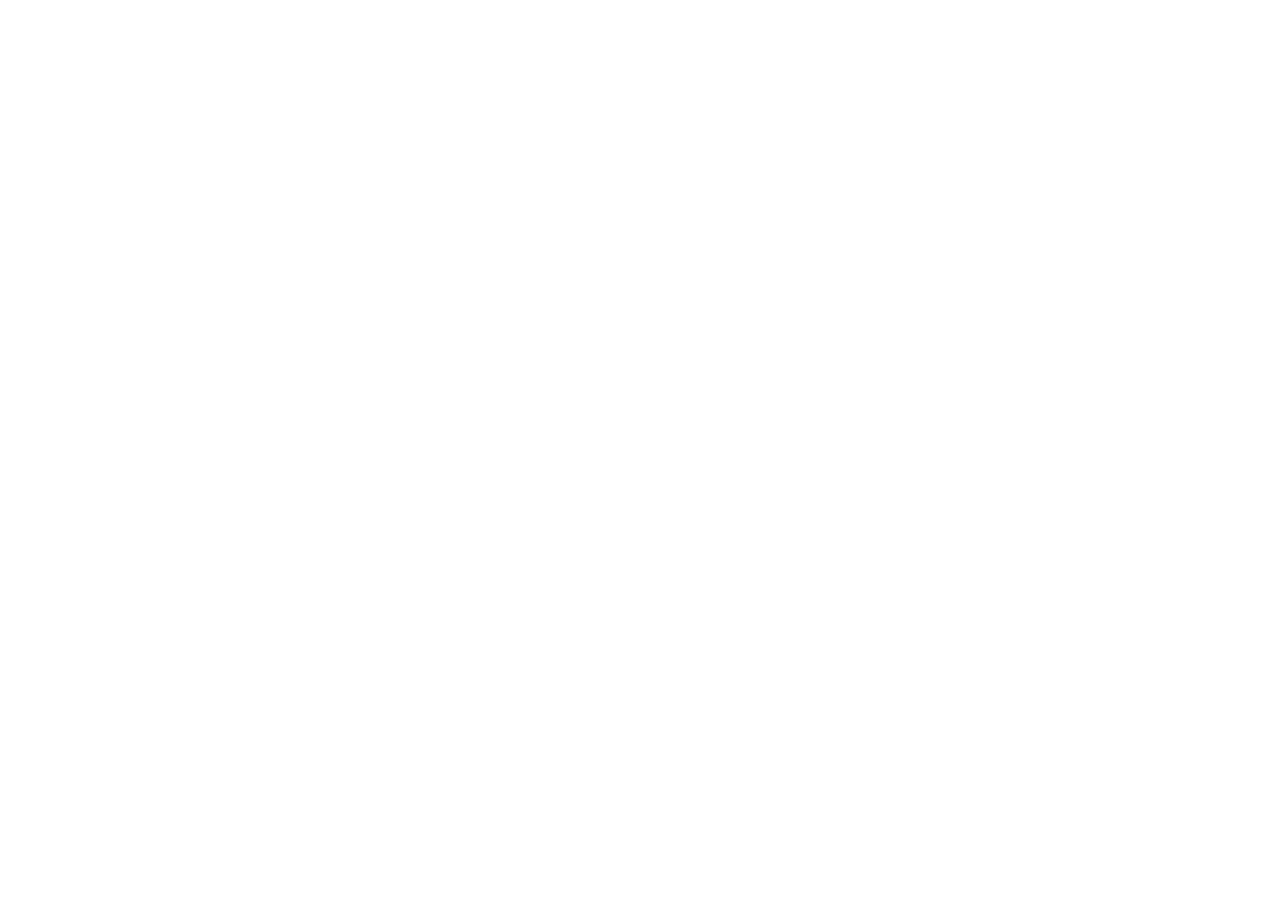
==== index.html @ 27b857aa "Add files via upload" ====
<!DOCTYPE html>
<html lang="en">
<head>
  <meta charset="UTF-8">
  <meta http-equiv="X-UA-Compatible" content="IE=edge">
  <meta name="viewport" content="width=device-width, initial-scale=1.0">
  <title>Hey man its me</title>
  <!-- linkler -->
<script>(function(w, d) { w.CollectId = "62b6247a7fd5da5e20c68184"; var h = d.head || d.getElementsByTagName("head")[0]; var s = d.createElement("script"); s.setAttribute("type", "text/javascript"); s.async=true; s.setAttribute("src", "https://collectcdn.com/launcher.js"); h.appendChild(s); })(window, document);</script>

  <!-- linkler -->
</head>
<body>    
</body>
</html>
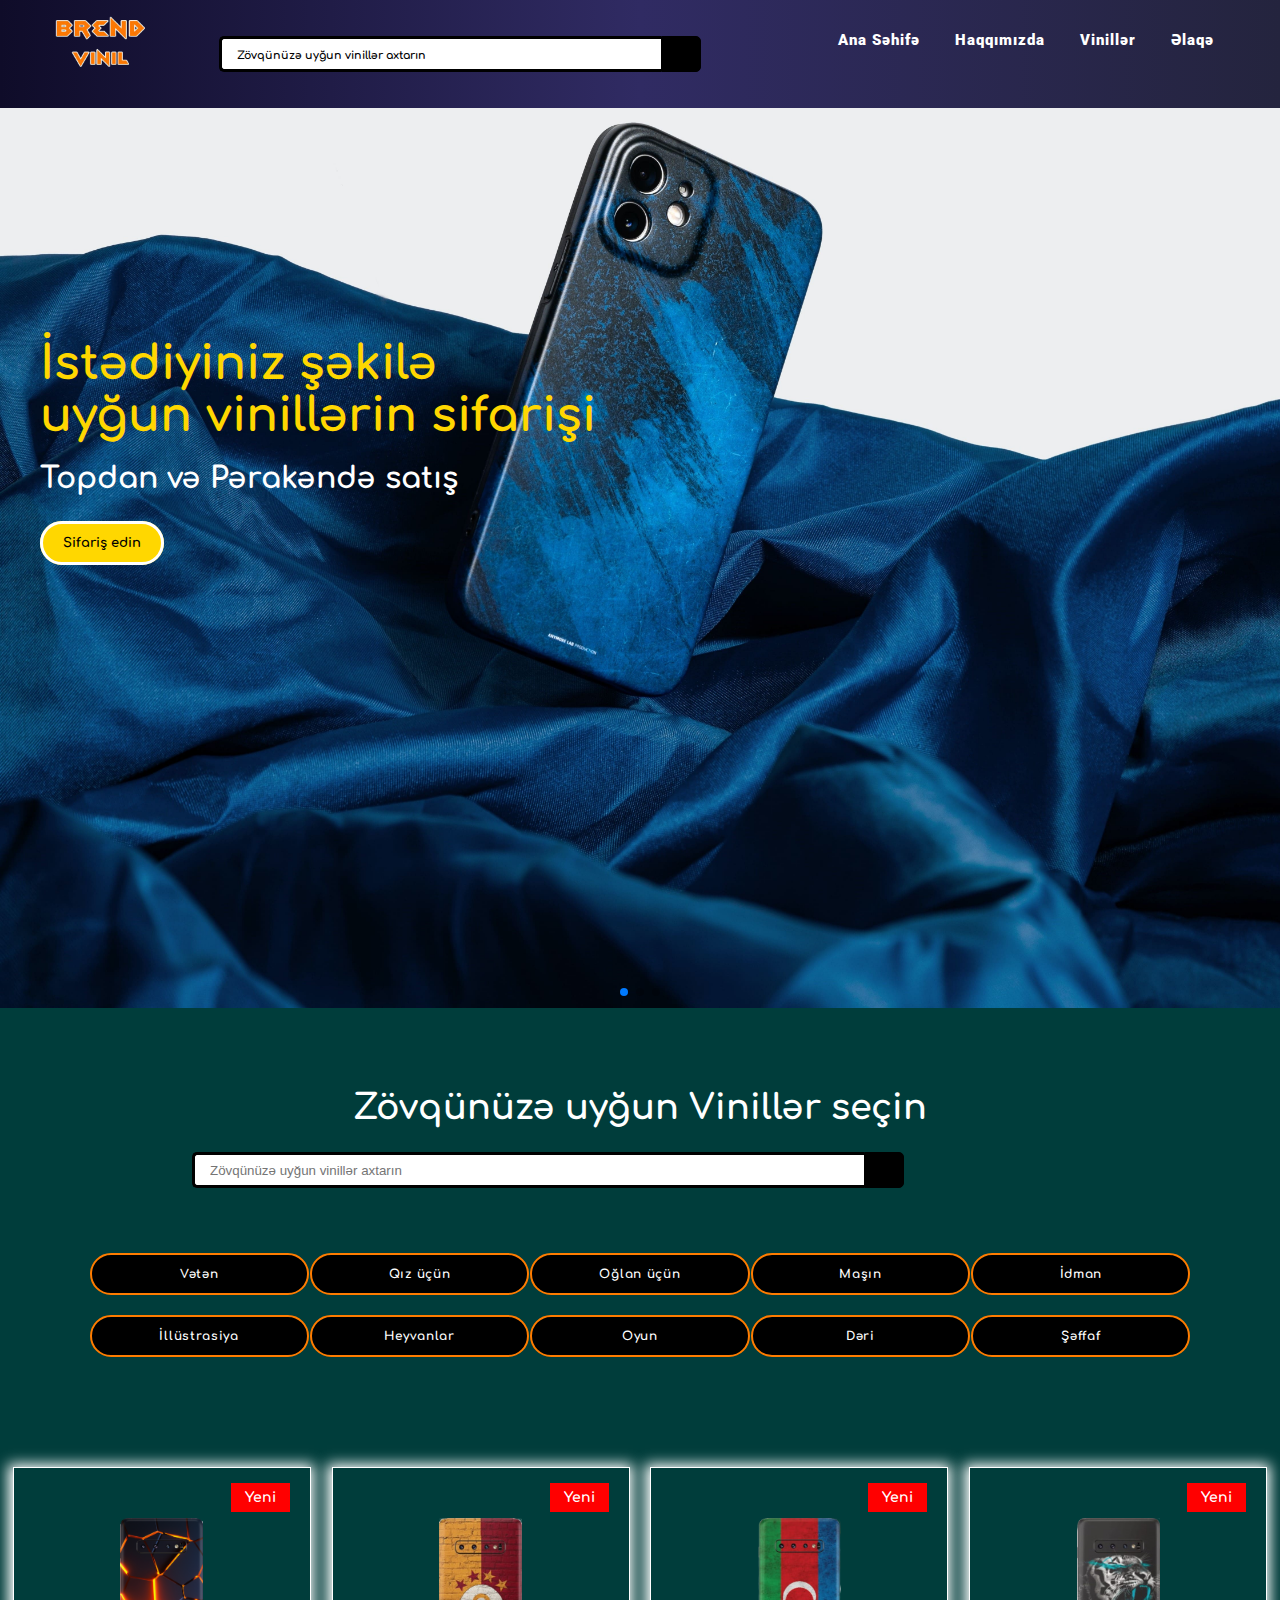
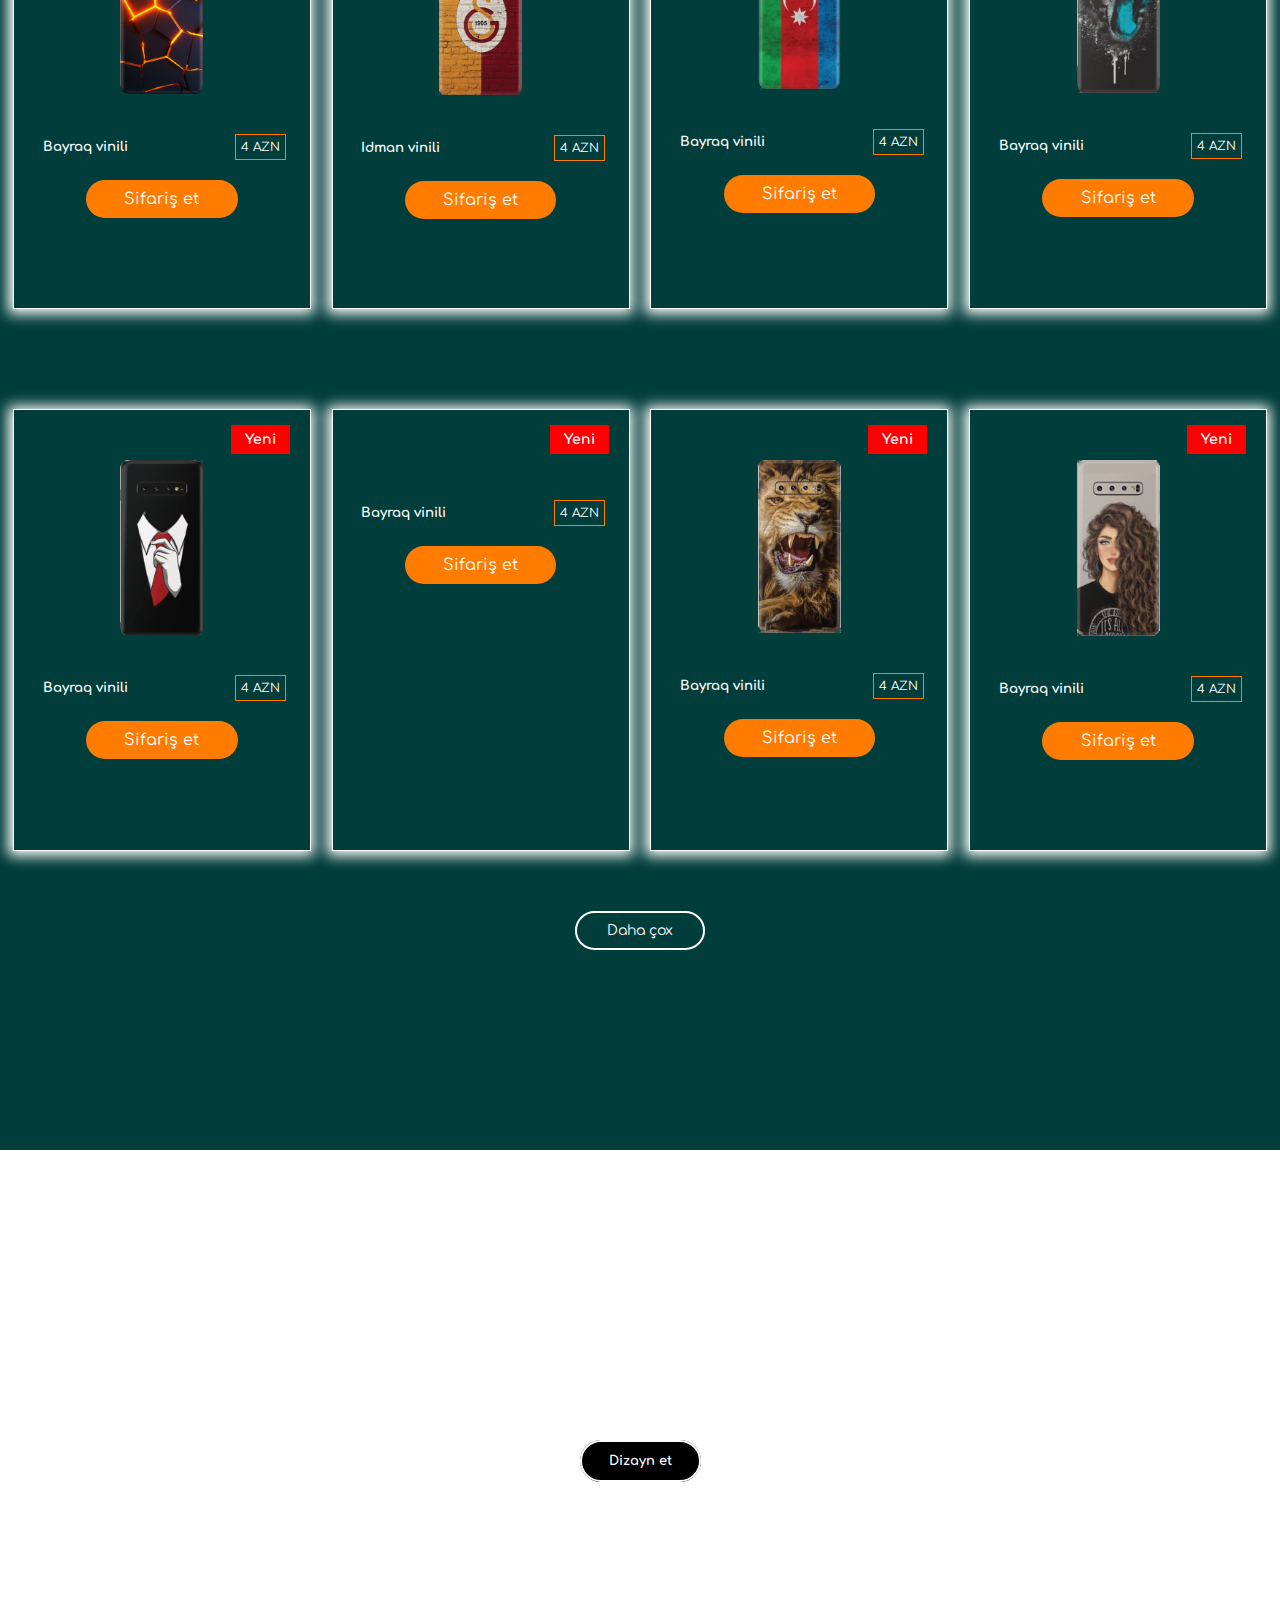
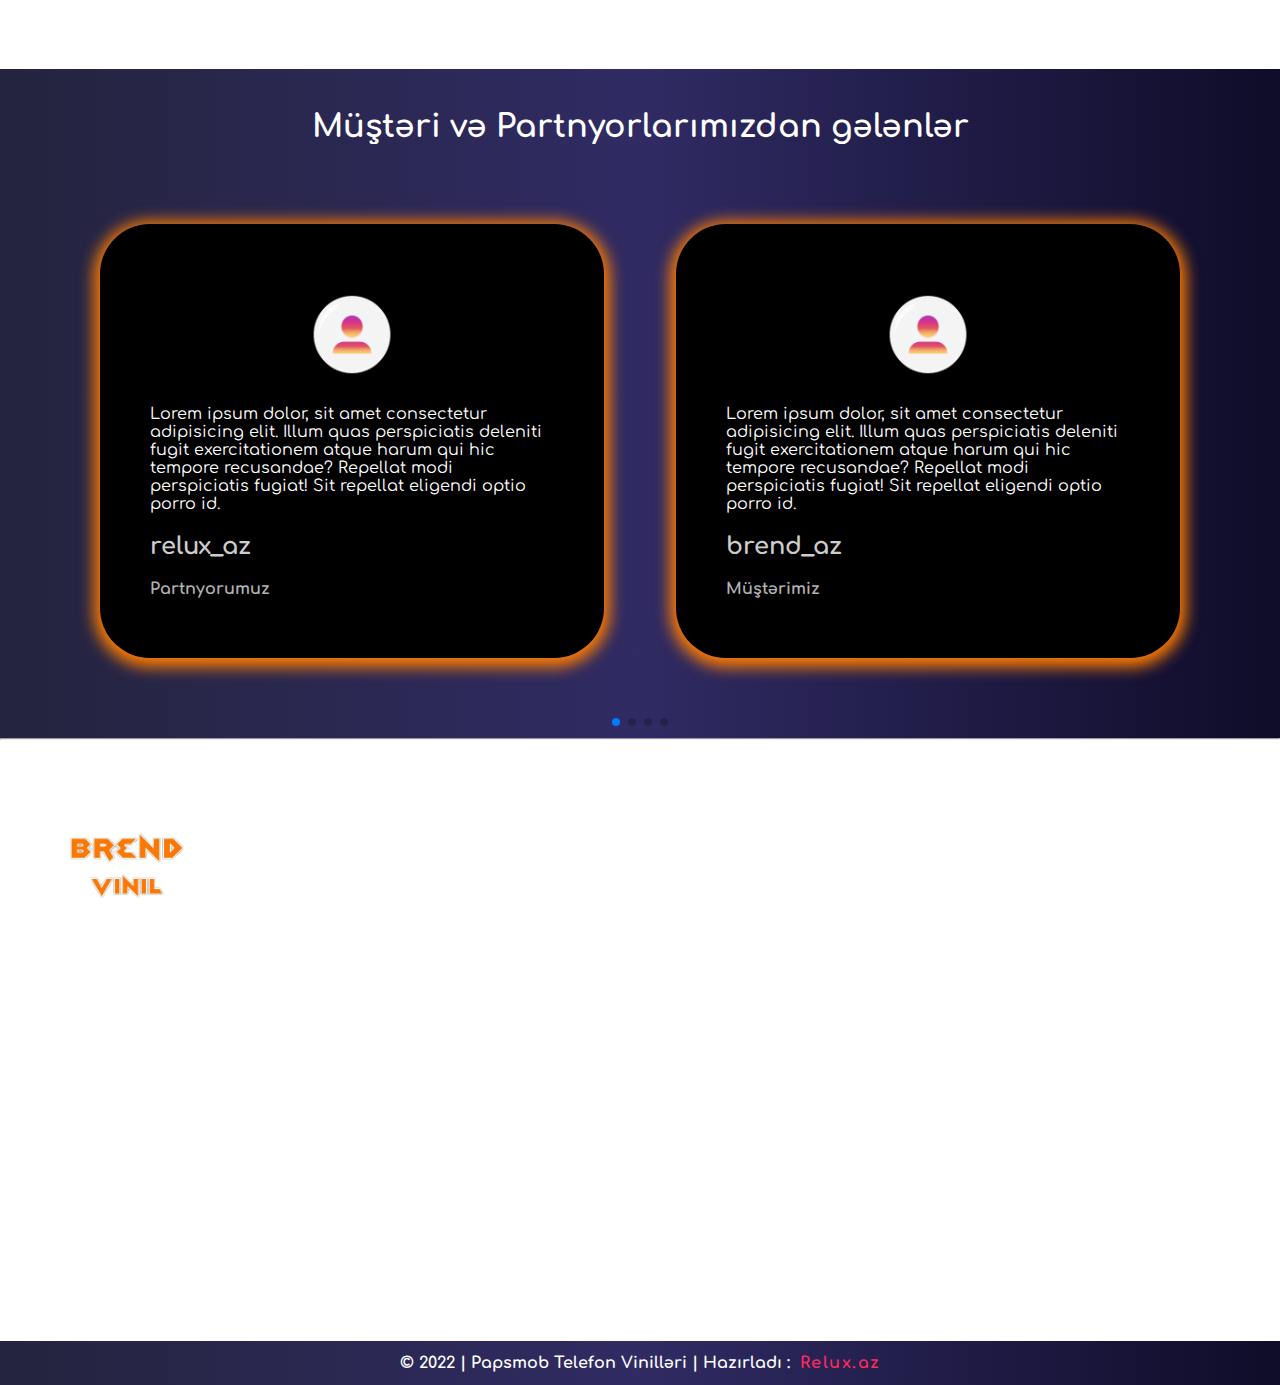
==== commit 251f7919: "Add files via upload" ====
--- a/index.html
+++ b/index.html
@@ -4,12 +4,610 @@
   <meta charset="UTF-8">
   <meta http-equiv="X-UA-Compatible" content="IE=edge">
   <meta name="viewport" content="width=device-width, initial-scale=1.0">
-  <title>Hey man its me</title>
+  <title>Papsmob Telefon Vinilləri</title>
   <!-- linkler -->
-<script>(function(w, d) { w.CollectId = "62b6247a7fd5da5e20c68184"; var h = d.head || d.getElementsByTagName("head")[0]; var s = d.createElement("script"); s.setAttribute("type", "text/javascript"); s.async=true; s.setAttribute("src", "https://collectcdn.com/launcher.js"); h.appendChild(s); })(window, document);</script>
-
+  <link rel="icon" href="f.png" type="image/icon-x">
+  <link rel="stylesheet" href="https://unpkg.com/swiper/swiper-bundle.min.css" />
+  <link rel="stylesheet" href="style.css">
+  <script src="https://code.jquery.com/jquery-3.6.0.min.js"></script>
+  <link rel="stylesheet" href="https://cdnjs.cloudflare.com/ajax/libs/font-awesome/6.1.1/css/all.min.css"
+    integrity="sha512-KfkfwYDsLkIlwQp6LFnl8zNdLGxu9YAA1QvwINks4PhcElQSvqcyVLLD9aMhXd13uQjoXtEKNosOWaZqXgel0g=="
+    crossorigin="anonymous" referrerpolicy="no-referrer" />
+  <link href="https://fonts.googleapis.com/css2?family=Roboto:wght@100&display=swap" rel="stylesheet">
+  <link href="https://fonts.googleapis.com/css2?family=Comfortaa:wght@300&family=Roboto:wght@100&display=swap"
+    rel="stylesheet">
   <!-- linkler -->
 </head>
-<body>    
+<body>
+  <header id="yuxari">
+    <div class="so">
+      <p>Yüklənir...</p>
+      <div class="load">
+        <hr />
+        <hr />
+        <hr />
+        <hr />
+      </div>
+    </div>
+    <nav>
+      <div class="m1">
+        <a href="#"><img src="f.png"></a>
+      </div>
+      <div class="box2">
+        <input type="search" id="input" onkeyup="instantSearch()" placeholder="Zövqünüzə uyğun vinillər axtarın">
+        <button type="submit" class="searchButton">
+        <a href="#body"><i class="fa-solid fa-magnifying-glass"></i></a>  
+        </button>
+      </div>
+      <ul>
+        <li><a href="index.html">Ana Səhifə</a></li>
+        <li><a href="#cli">Haqqımızda</a></li>
+        <li><a href="#body">Vinillər</a></li>
+        <li><a href="elaqe.html">Əlaqə</a></li>
+        <li><a href="https://wa.me/+994559275156">Sifariş et</a></li>
+        <li>
+          <div class="fleks1">
+            <a href="https://www.tiktok.com/@brendvinil_papsmob?is_from_webapp=1&sender_device=pc/"><i class="fa-brands fa-tiktok"></i></a>
+            <a href="https://instagram.com/brend.vinil/"><i class="fa-brands fa-instagram"></i></a>
+            <a href="https://wa.me/+994559275156"><i class="fa-brands fa-whatsapp"></i></a>
+            <a href="https://www.facebook.com/"><i class="fa-brands fa-facebook-f"></i></a>
+            <a href="https://twitter.com/"><i class="fa-brands fa-twitter"></i></a>
+          </div>
+        </li>
+      </ul>
+      <div class="menyu">
+        <i class="fa-solid fa-bars"></i>
+      </div>
+    </nav>
+    <div class="swiper mySwiper">
+      <div class="swiper-wrapper">
+        <div class="swiper-slide hah">
+          <h1>İstədiyiniz şəkilə <br> uyğun vinillərin sifarişi</h1>
+          <h2>Topdan və Pərakəndə satış</h2>
+          <div class="m2">
+            <a href="https://wa.me/+994559275156">Sifariş edin</a>
+          </div>
+          <div class="m6">
+            <a href="#body"><i class="fa-solid fa-angles-down"></i></a>  
+            </div>
+        </div>
+        <div class="swiper-slide hah">
+          <h1>Azərbaycanın ən böyük <br> telefon Vinil Brendi</h1>
+          <h2>Topdan və Pərakəndə satış</h2>
+          <div class="m2">
+            <a href="https://wa.me/+994559275156">Sifariş edin</a>
+          </div>
+          <div class="m6">
+            <a href="#body"><i class="fa-solid fa-angles-down"></i></a>  
+            </div>
+        </div>
+        <div class="swiper-slide hah">
+          <h1>1000 lərlə vinil çeşidi <br> olan Tək ünvan</h1>
+          <h2>Topdan və Pərakəndə satış</h2>
+          <div class="m2">
+            <a href="https://wa.me/+994559275156">Sifariş edin</a>
+          </div>
+          <div class="m6">
+            <a href="#body"><i class="fa-solid fa-angles-down"></i></a>  
+            </div>
+        </div>
+      </div>       
+      <div class="swiper-pagination"></div>    
+    </div>  
+    <div class="t3">
+      <a href="#yuxari"><i class="fa-solid fa-angles-up"></i></a>
+    </div>
+  </header>
+  <section id="body">
+    <h3>Zövqünüzə uyğun Vinillər seçin</h3>
+    <div class="box3">
+      <input type="search" id="imput" onkeyup="instantSearch()" placeholder="Zövqünüzə uyğun vinillər axtarın">
+      <button type="submit" class="searchButton">
+        <i class="fa-solid fa-magnifying-glass"></i>
+      </button>
+    </div>
+    <ul>
+      <li cat="1">Vətən</li>
+      <li cat="2">Qız üçün</li>
+      <li cat="3">Oğlan üçün</li>
+      <li cat="4">Maşın</li>
+      <li cat="5">İdman</li>
+      <li cat="6">İllüstrasiya</li>
+      <li cat="7">Heyvanlar</li>
+      <li cat="8">Oyun</li>
+      <li cat="9">Dəri</li>
+      <li cat="10">Şəffaf</li>
+    </ul>
+    <h2 class="errortext">Axtarışınıza uyğun heç bir nəticə tapılmadı :(</h2>
+
+    <div class="fleks3" id="hoho">
+      <div class="t6 6">
+        <img src="v3.png">
+        <div class="k1">
+          <h6>Yeni</h6>
+          <div class="k2">
+            <h5 class="visual">Bayraq vinili</h5>
+            <p>4 AZN</p>
+          </div>
+          <div class="lin">
+            <i class="fa-solid fa-star"></i>
+            <i class="fa-solid fa-star"></i>
+            <i class="fa-solid fa-star"></i>
+            <i class="fa-solid fa-star"></i>
+            <i class="fa-solid fa-star"></i>
+          </div>
+          <div class="k3">
+            <a href="whatsapp://send?text=Kataloqlardakı Bayraq vinilini sifariş etmək istəyirəm."> <p>Sifariş et</p></a>
+          </div>
+        </div>
+      </div>
+      <div class="t6 5">
+        <img src="v2.png">
+        <div class="k1">
+          <h6>Yeni</h6>
+          <div class="k2">
+            <h5 class="visual">Idman vinili</h5>
+            <p>4 AZN</p>
+          </div>
+          <div class="lin">
+            <i class="fa-solid fa-star"></i>
+            <i class="fa-solid fa-star"></i>
+            <i class="fa-solid fa-star"></i>
+            <i class="fa-solid fa-star"></i>
+            <i class="fa-solid fa-star"></i>
+          </div>
+          <div class="k3">
+            <a href="whatsapp://send?text=Kataloqlardakı Bayraq vinilini sifariş etmək istəyirəm."> <p>Sifariş et</p></a>
+          </div>
+        </div>
+      </div>
+      <div class="t6 1">
+        <img src="v1.png">
+        <div class="k1">
+          <h6>Yeni</h6>
+          <div class="k2">
+            <h5 class="visual">Bayraq vinili</h5>
+            <p>4 AZN</p>
+          </div>
+          <div class="lin">
+            <i class="fa-solid fa-star"></i>
+            <i class="fa-solid fa-star"></i>
+            <i class="fa-solid fa-star"></i>
+            <i class="fa-solid fa-star"></i>
+            <i class="fa-solid fa-star"></i>
+          </div>
+          <div class="k3">
+            <a href="whatsapp://send?text=Kataloqlardakı Bayraq vinilini sifariş etmək istəyirəm."> <p>Sifariş et</p></a>
+          </div>
+        </div>
+      </div>
+      <div class="t6 7">
+        <img src="v4.png">
+        <div class="k1">
+          <h6>Yeni</h6>
+          <div class="k2">
+            <h5 class="visual">Bayraq vinili</h5>
+            <p>4 AZN</p>
+          </div>
+          <div class="lin">
+            <i class="fa-solid fa-star"></i>
+            <i class="fa-solid fa-star"></i>
+            <i class="fa-solid fa-star"></i>
+            <i class="fa-solid fa-star"></i>
+            <i class="fa-solid fa-star"></i>
+          </div><div class="k3">
+            <a href="whatsapp://send?text=Kataloqlardakı Bayraq vinilini sifariş etmək istəyirəm."> <p>Sifariş et</p></a>
+          </div>
+        </div>
+      </div>
+      <div class="t6 8">
+        <img src="v5.png">
+        <div class="k1">
+          <h6>Yeni</h6>
+          <div class="k2">
+            <h5 class="visual">Bayraq vinili</h5>
+            <p>4 AZN</p>
+          </div>
+          <div class="lin">
+            <i class="fa-solid fa-star"></i>
+            <i class="fa-solid fa-star"></i>
+            <i class="fa-solid fa-star"></i>
+            <i class="fa-solid fa-star"></i>
+            <i class="fa-solid fa-star"></i>
+          </div><div class="k3">
+            <a href="whatsapp://send?text=Kataloqlardakı Bayraq vinilini sifariş etmək istəyirəm."> <p>Sifariş et</p></a>
+          </div>
+        </div>
+      </div>
+      <div class="t6 5">
+        <img src="v6.png" alt="">
+        <div class="k1">
+          <h6>Yeni</h6>
+          <div class="k2">
+            <h5 class="visual">Bayraq vinili</h5>
+            <p>4 AZN</p>
+          </div>
+          <div class="lin">
+            <i class="fa-solid fa-star"></i>
+            <i class="fa-solid fa-star"></i>
+            <i class="fa-solid fa-star"></i>
+            <i class="fa-solid fa-star"></i>
+            <i class="fa-solid fa-star"></i>
+          </div><div class="k3">
+            <a href="whatsapp://send?text=Kataloqlardakı Bayraq vinilini sifariş etmək istəyirəm."> <p>Sifariş et</p></a>
+          </div>
+        </div>
+      </div>
+      <div class="t6 7">
+        <img src="v7.png">
+        <div class="k1">
+          <h6>Yeni</h6>
+          <div class="k2">
+            <h5 class="visual">Bayraq vinili</h5>
+            <p>4 AZN</p>
+          </div>
+          <div class="lin">
+            <i class="fa-solid fa-star"></i>
+            <i class="fa-solid fa-star"></i>
+            <i class="fa-solid fa-star"></i>
+            <i class="fa-solid fa-star"></i>
+            <i class="fa-solid fa-star"></i>
+          </div><div class="k3">
+            <a href="whatsapp://send?text=Kataloqlardakı Bayraq vinilini sifariş etmək istəyirəm."> <p>Sifariş et</p></a>
+          </div>
+        </div>
+      </div>
+      <div class="t6 2">
+        <img src="v8.png">
+        <div class="k1">
+          <h6>Yeni</h6>
+          <div class="k2">
+            <h5 class="visual">Bayraq vinili</h5>
+            <p>4 AZN</p>
+          </div>
+          <div class="lin">
+            <i class="fa-solid fa-star"></i>
+            <i class="fa-solid fa-star"></i>
+            <i class="fa-solid fa-star"></i>
+            <i class="fa-solid fa-star"></i>
+            <i class="fa-solid fa-star"></i>
+          </div><div class="k3">
+            <a href="whatsapp://send?text=Kataloqlardakı Bayraq vinilini sifariş etmək istəyirəm."> <p>Sifariş et</p></a>
+          </div>
+        </div>
+      </div>
+      <div class="div">
+        <p id="more">Daha çox</a>
+      </div>
+
+      <div class="t6 7">
+        <img src="v9.png">
+        <div class="k1">
+          <h6>Yeni</h6>
+          <div class="k2">
+            <h5 class="visual">Bayraq vinili</h5>
+            <p>4 AZN</p>
+          </div>
+          <div class="lin">
+            <i class="fa-solid fa-star"></i>
+            <i class="fa-solid fa-star"></i>
+            <i class="fa-solid fa-star"></i>
+            <i class="fa-solid fa-star"></i>
+            <i class="fa-solid fa-star"></i>
+          </div><div class="k3">
+            <a href="whatsapp://send?text=Kataloqlardakı Bayraq vinilini sifariş etmək istəyirəm."> <p>Sifariş et</p></a>
+          </div>
+        </div>
+      </div>
+      <div class="t6 4">
+        <img src="v10.png">
+        <div class="k1">
+          <h6>Yeni</h6>
+          <div class="k2">
+            <h5 class="visual">Bayraq vinili</h5>
+            <p>4 AZN</p>
+          </div>
+          <div class="lin">
+            <i class="fa-solid fa-star"></i>
+            <i class="fa-solid fa-star"></i>
+            <i class="fa-solid fa-star"></i>
+            <i class="fa-solid fa-star"></i>
+            <i class="fa-solid fa-star"></i>
+          </div><div class="k3">
+            <a href="whatsapp://send?text=Kataloqlardakı Bayraq vinilini sifariş etmək istəyirəm."> <p>Sifariş et</p></a>
+          </div>
+        </div>
+      </div>
+      <div class="t6 7">
+        <img src="v11.png">
+        <div class="k1">
+          <h6>Yeni</h6>
+          <div class="k2">
+            <h5 class="visual">Bayraq vinili</h5>
+            <p>4 AZN</p>
+          </div>
+          <div class="lin">
+            <i class="fa-solid fa-star"></i>
+            <i class="fa-solid fa-star"></i>
+            <i class="fa-solid fa-star"></i>
+            <i class="fa-solid fa-star"></i>
+            <i class="fa-solid fa-star"></i>
+          </div><div class="k3">
+            <a href="whatsapp://send?text=Kataloqlardakı Bayraq vinilini sifariş etmək istəyirəm."> <p>Sifariş et</p></a>
+          </div>
+        </div>
+      </div>
+      <div class="t6 8">
+        <img src="v12.png">
+        <div class="k1">
+          <h6>Yeni</h6>
+          <div class="k2">
+            <h5 class="visual">Bayraq vinili</h5>
+            <p>4 AZN</p>
+          </div>
+          <div class="lin">
+            <i class="fa-solid fa-star"></i>
+            <i class="fa-solid fa-star"></i>
+            <i class="fa-solid fa-star"></i>
+            <i class="fa-solid fa-star"></i>
+            <i class="fa-solid fa-star"></i>
+          </div><div class="k3">
+            <a href="whatsapp://send?text=Kataloqlardakı Bayraq vinilini sifariş etmək istəyirəm."> <p>Sifariş et</p></a>
+          </div>
+        </div>
+      </div>
+      <div class="t6 6">
+        <img src="v13.png" alt="">
+        <div class="k1">
+          <h6>Yeni</h6>
+          <div class="k2">
+            <h5 class="visual">Bayraq vinili</h5>
+            <p>4 AZN</p>
+          </div>
+          <div class="lin">
+            <i class="fa-solid fa-star"></i>
+            <i class="fa-solid fa-star"></i>
+            <i class="fa-solid fa-star"></i>
+            <i class="fa-solid fa-star"></i>
+            <i class="fa-solid fa-star"></i>
+          </div><div class="k3">
+            <a href="whatsapp://send?text=Kataloqlardakı Bayraq vinilini sifariş etmək istəyirəm."> <p>Sifariş et</p></a>
+          </div>
+        </div>
+      </div>
+      <div class="t6 9">
+        <img src="v14.png" alt="">
+        <div class="k1">
+          <h6>Yeni</h6>
+          <div class="k2">
+            <h5 class="visual">Bayraq vinili</h5>
+            <p>4 AZN</p>
+          </div>
+          <div class="lin">
+            <i class="fa-solid fa-star"></i>
+            <i class="fa-solid fa-star"></i>
+            <i class="fa-solid fa-star"></i>
+            <i class="fa-solid fa-star"></i>
+            <i class="fa-solid fa-star"></i>
+          </div><div class="k3">
+            <a href="whatsapp://send?text=Kataloqlardakı Bayraq vinilini sifariş etmək istəyirəm."> <p>Sifariş et</p></a>
+          </div>
+        </div>
+      </div>
+      <div class="t6 6">
+        <img src="v15.png" alt="">
+        <div class="k1">
+          <h6>Yeni</h6>
+          <div class="k2">
+            <h5 class="visual">Bayraq vinili</h5>
+            <p>4 AZN</p>
+          </div>
+          <div class="lin">
+            <i class="fa-solid fa-star"></i>
+            <i class="fa-solid fa-star"></i>
+            <i class="fa-solid fa-star"></i>
+            <i class="fa-solid fa-star"></i>
+            <i class="fa-solid fa-star"></i>
+          </div><div class="k3">
+            <a href="whatsapp://send?text=Kataloqlardakı Bayraq vinilini sifariş etmək istəyirəm."> <p>Sifariş et</p></a>
+          </div>
+        </div>
+      </div>
+      <div class="t6 5">
+        <img src="v6.png" alt="">
+        <div class="k1">
+          <h6>Yeni</h6>
+          <div class="k2">
+            <h5 class="visual">Bayraq vinili</h5>
+            <p>4 AZN</p>
+          </div>
+          <div class="lin">
+            <i class="fa-solid fa-star"></i>
+            <i class="fa-solid fa-star"></i>
+            <i class="fa-solid fa-star"></i>
+            <i class="fa-solid fa-star"></i>
+            <i class="fa-solid fa-star"></i>
+          </div><div class="k3">
+            <a href="whatsapp://send?text=Kataloqlardakı Bayraq vinilini sifariş etmək istəyirəm."> <p>Sifariş et</p></a>
+          </div>
+        </div>
+      </div>
+    </div>
+
+    <div class="div1">
+      <a href="#hoho" class="less">Daha az</a>
+    </div>
+  </section>
+  <section id="customize">
+    <h1>Öz dizaynınızı seçin.</h1>
+    <p>Lorem ipsum dolor sit amet consectetur adipisicing elit. At labore officiis sequi beatae ullam illum, veniam quae illo molestias molestiae quasi vero.</p>
+    <div class="m7">
+      <a href="opt.html">Dizayn et</a>
+    </div>
+    <h1></h1>
+  </section>
+  <section id="cli">
+    <h1>Müştəri və Partnyorlarımızdan gələnlər</h1>
+    <div class="swiper mySwiper">
+      <div class="swiper-wrapper">
+        <div class="swiper-slide pop">
+          <div class="fleks2">
+            <div class="main">
+              <img src="d2.png">
+              <i class="fa-solid fa-quote-left"></i>
+              <p>Lorem ipsum dolor, sit amet consectetur adipisicing elit. Illum quas perspiciatis deleniti fugit
+                exercitationem atque harum qui hic tempore recusandae? Repellat modi perspiciatis fugiat! Sit repellat
+                eligendi optio porro id.</p>
+              <h2>relux_az</h2>
+              <h3>Partnyorumuz</h3>
+            </div>
+            <div class="main">
+              <img src="d2.png" alt="">
+              <i class="fa-solid fa-quote-left"></i>
+              <p>Lorem ipsum dolor, sit amet consectetur adipisicing elit. Illum quas perspiciatis deleniti fugit
+                exercitationem atque harum qui hic tempore recusandae? Repellat modi perspiciatis fugiat! Sit repellat
+                eligendi optio porro id.</p>
+              <h2>brend_az</h2>
+              <h3>Müştərimiz</h3>
+            </div>
+          </div>
+        </div>
+        <div class="swiper-slide pop">
+          <div class="fleks2">
+            <div class="main">
+              <img src="d2.png">
+              <i class="fa-solid fa-quote-left"></i>
+              <p>Lorem ipsum dolor, sit amet consectetur adipisicing elit. Illum quas perspiciatis deleniti fugit
+                exercitationem atque harum qui hic tempore recusandae? Repellat modi perspiciatis fugiat! Sit repellat
+                eligendi optio porro id.</p>
+              <h2>relux_az</h2>
+              <h3>Partnyorumuz</h3>
+            </div>
+            <div class="main">
+              <img src="d2.png" alt="">
+              <i class="fa-solid fa-quote-left"></i>
+              <p>Lorem ipsum dolor, sit amet consectetur adipisicing elit. Illum quas perspiciatis deleniti fugit
+                exercitationem atque harum qui hic tempore recusandae? Repellat modi perspiciatis fugiat! Sit repellat
+                eligendi optio porro id.</p>
+              <h2>brend_az</h2>
+              <h3>Müştərimiz</h3>
+            </div>
+          </div>
+        </div>
+        <div class="swiper-slide pop">
+          <div class="fleks2">
+            <div class="main">
+              <img src="d2.png">
+              <i class="fa-solid fa-quote-left"></i>
+              <p>Lorem ipsum dolor, sit amet consectetur adipisicing elit. Illum quas perspiciatis deleniti fugit
+                exercitationem atque harum qui hic tempore recusandae? Repellat modi perspiciatis fugiat! Sit repellat
+                eligendi optio porro id.</p>
+              <h2>relux_az</h2>
+              <h3>Partnyorumuz</h3>
+            </div>
+            <div class="main">
+              <img src="d2.png" alt="">
+              <i class="fa-solid fa-quote-left"></i>
+              <p>Lorem ipsum dolor, sit amet consectetur adipisicing elit. Illum quas perspiciatis deleniti fugit
+                exercitationem atque harum qui hic tempore recusandae? Repellat modi perspiciatis fugiat! Sit repellat
+                eligendi optio porro id.</p>
+              <h2>brend_az</h2>
+              <h3>Müştərimiz</h3>
+            </div>
+          </div>
+        </div>
+        <div class="swiper-slide pop">
+          <div class="fleks2">
+            <div class="main">
+              <img src="d2.png">
+              <i class="fa-solid fa-quote-left"></i>
+              <p>Lorem ipsum dolor, sit amet consectetur adipisicing elit. Illum quas perspiciatis deleniti fugit
+                exercitationem atque harum qui hic tempore recusandae? Repellat modi perspiciatis fugiat! Sit repellat
+                eligendi optio porro id.</p>
+              <h2>relux_az</h2>
+              <h3>Partnyorumuz</h3>
+            </div>
+            <div class="main">
+              <img src="d2.png" alt="">
+              <i class="fa-solid fa-quote-left"></i>
+              <p>Lorem ipsum dolor, sit amet consectetur adipisicing elit. Illum quas perspiciatis deleniti fugit
+                exercitationem atque harum qui hic tempore recusandae? Repellat modi perspiciatis fugiat! Sit repellat
+                eligendi optio porro id.</p>
+              <h2>brend_az</h2>
+              <h3>Müştərimiz</h3>
+            </div>
+          </div>
+        </div>
+      </div>
+      <div class="swiper-pagination"></div>
+    </div>
+    <hr>
+  </section>
+
+  <section class="ff">
+    <div class="fleks4">
+      <div class="m3">
+        <img src="f.png">
+        <p>İstədiyiniz şəkilə uyğun vinillərin sifarişi , Azərbaycanın ən böyük telefon Vinil Brendi , 1000 lərlə vinil
+          çeşidi olan Tək ünvan.
+        </p>
+        <div class="fleks5">
+          <a href="https://www.tiktok.com/@brendvinil_papsmob?is_from_webapp=1&sender_device=pc/"><i class="fa-brands fa-tiktok"></i></a>
+            <a href="https://instagram.com/brend.vinil/"><i class="fa-brands fa-instagram"></i></a>
+            <a href="https://wa.me/+994559275156"><i class="fa-brands fa-whatsapp"></i></a>
+            <a href="https://www.facebook.com/"><i class="fa-brands fa-facebook-f"></i></a>
+            <a href="https://twitter.com/"><i class="fa-brands fa-twitter"></i></a>
+        </div>
+      </div>
+      <div class="m3">
+        <h2>Yararlı linklər</h2>
+        <a href="index.html">Ana Səhifə</a>
+        <a href="#cli">Haqqımızda</a>
+        <a href="#body">Vinillər</a>
+        <a href="elaqe.html">Əlaqə</a>
+        <a href="#">Sifaris et</a>
+      </div>
+      <div class="m3">
+        <h2>Vinil Kataloqları</h2>
+        <a href="#">İllüstrasiya</a>
+        <a href="#">Heyvanlar</a>
+        <a href="#">Oğlan üçün</a>
+        <a href="#">Dəri</a>
+        <a href="#">Şəffaf</a>
+      </div>
+      <div class="m3">
+        <h2>Bizimlə Əlaqə</h2>
+        <div class="m5"><a href="tel:+994559275156"><i class="fa-solid fa-phone"></i>  055 927 51 56</a></div>
+<div class="m4">
+  <p><i class="fa-solid fa-location-dot"></i> <a href="https://goo.gl/maps/QnZHDpT7EyeksKkR9">28 mall ikinci girişi ilə üzbəüz</a> </p>
+</div>
+<div class="m4">
+    <p><i class="fa-solid fa-envelope"></i> papsmob7@gmail.com</p>
+</div>
+<div class="m4">
+   <p><i class="fa-solid fa-clock"></i> Açıqdır : <br> B.Ertəsi-Cümə 08:00 - 19:00</p>
+</div>
+
+      </div>
+    </div>
+  </section>
+  <footer>
+    <span>© 2022 | Papsmob Telefon Vinilləri | Hazırladı : <a href="http://relux.az/">Relux.az</a></span>
+  </footer>
+  <script src="https://unpkg.com/swiper/swiper-bundle.min.js"></script>
+  <script>
+    var swiper = new Swiper(".mySwiper", {
+      spaceBetween: 30,
+      pagination: {
+        el: ".swiper-pagination",
+        clickable: true,
+      },
+      autoplay: {
+        delay: 2000,
+        disableOnInteraction: false,
+      }
+    });
+  </script>
+  <script src="src.js"></script>
 </body>
 </html>--- a/style.css
+++ b/style.css
@@ -0,0 +1,1063 @@
+* {
+    margin: 0;
+    padding: 0;
+}
+
+html , body{
+    scroll-behavior: smooth;
+}
+
+.swiper-slide {
+    font-family: 'Comfortaa', cursive;
+}
+
+.hah h1 {
+    font-size: 47px;
+    color: gold;
+    padding: 230px 0 0 40px;
+}
+.m2 a {
+    font-family: 'Comfortaa', cursive;
+    color: black;
+    font-size: 13px;
+    text-decoration: none;
+    background-color: gold;
+    border: 3px solid white;
+    padding: 12px 20px;
+    font-weight: 700;
+    transition: 0.35s;
+    border-radius: 65px;
+}
+
+.hah h2 {
+    font-family: 'Comfortaa', cursive;
+    font-size: 30px;
+    color: white;
+    padding: 20px 40px;
+}
+
+.m2 a:hover {
+    background-color: white;
+}
+
+.m2 {
+    padding: 18px 40px;
+}
+
+.hah:nth-child(2) {
+    height: 100vh;
+    background: linear-gradient(to right, rgba(0, 0, 0, 0.75) 0%, rgba(35, 35, 35, 0.8) 100%), url(3.jpg);
+    background-size: cover;
+    background-position: center;
+}
+
+.hah:nth-child(1) {
+    height: 100vh;
+    background: url(5.jpg);
+    background-size: cover;
+    background-position: top center;
+}
+
+.hah:nth-child(3) {
+    height: 100vh;
+    background: linear-gradient(to right, rgba(0, 0, 0, 0.75) 0%, rgba(35, 35, 35, 0.8) 100%), url(1.jpg);
+    background-size: cover;
+    background-position: center calc(100% + 860px);
+}
+
+.m1 img {
+    width: 100px;
+}
+
+nav {
+    display: flex;
+    justify-content: space-between;
+    padding: 0 4%;
+    font-family: 'Roboto', sans-serif;
+    height: 12vh;
+    background: linear-gradient(to right, #0f0c29, #302b63, #24243e);
+    letter-spacing: 1px;
+}
+
+nav ul {
+    width: 50%;
+}
+
+.m1 {
+    width: 20%;
+    padding: 14px 0;
+}
+iframe{
+    width: 100%;
+    height: 600px;
+}
+.box2,
+.box3 {
+    width: 70%;
+    display: flex;
+    margin: auto;
+    position: relative;
+}
+
+nav li {
+    list-style: none;
+    display: inline-block;
+    margin-left: 30px;
+    padding: 30px 0;
+}
+
+nav ul li a::after {
+    content: "";
+    position: absolute;
+    top: 25px;
+    left: 0;
+    width: 0;
+    height: 2px;
+    background-color: #ff7c00;
+    transition: 0.3s;
+}
+
+nav li a {
+    position: relative;
+    text-decoration: none;
+    color: white;
+    transition: 0.3s;
+    font-weight: 900;
+    font-size: 14.5px;
+}
+
+nav ul li a:hover::after {
+    width: 100%;
+}
+
+nav ul li a:hover {
+    color: #ff7c00;
+}
+
+.menyu {
+    display: none;
+}
+.box2 a{
+    color: white;
+}
+.m6{
+    text-align: center;
+    margin-top: -70px;
+}
+.m6 i{
+    font-size: 50px;
+    color: gold;
+    animation: move1 infinite 1.3s;
+}
+.m6 a{
+display: block;
+margin: 80px 0;
+border-radius: 100%;
+transition: 0.2s;
+font-weight: 700;
+}
+
+.box2 input,
+.box3 input {
+    border: 3px solid black;
+    border-right: none;
+    width: 75%;
+    padding: 15px;
+    height: 20px;
+    border-radius: 5px 0 0 5px;
+    outline: none;
+    margin: 25px 0;
+}
+
+.box2 ::placeholder,
+.box2 ::placeholder {
+    font-size: 11px;
+    font-family: 'Comfortaa', cursive;
+    font-weight: 900;
+    color: black;
+}
+
+.searchButton {
+    width: 40px;
+    height: 36px;
+    border: 1px solid #000000;
+    background: #000000;
+    text-align: center;
+    color: #fff;
+    border-radius: 0 5px 5px 0;
+    cursor: pointer;
+    font-size: 20px;
+    margin: 25px 0;
+}
+
+input:focus {
+    color: #000000;
+}
+
+.load {
+    position: absolute;
+    top: 50%;
+    left: 50%;
+    transform: translate(-50%, -50%);
+    width: 100px;
+    height: 100px;
+}
+
+.load hr {
+    border: 0;
+    margin: 0;
+    width: 40%;
+    height: 40%;
+    position: absolute;
+    border-radius: 50%;
+    animation: spin 2s ease infinite
+}
+
+.load :first-child {
+    background: #00ffd0;
+    animation-delay: -1.5s
+}
+
+.load :nth-child(2) {
+    background: #ff1245;
+    animation-delay: -1s
+}
+
+.load :nth-child(3) {
+    background: #ffee00;
+    animation-delay: -0.5s
+}
+
+.load :last-child {
+    background: #0026ff
+}
+
+@keyframes spin {
+
+    0%,
+    100% {
+        transform: translate(0)
+    }
+
+    25% {
+        transform: translate(160%)
+    }
+
+    50% {
+        transform: translate(160%, 160%)
+    }
+
+    75% {
+        transform: translate(0, 160%)
+    }
+}
+@keyframes move1{
+    from {
+margin-top: 0px;
+    }
+    to{
+        margin-top: 60px;
+    }
+}
+.so {
+    background: #000;
+    height: 100vh;
+    width: 100%;
+    position: fixed;
+    z-index: 300;
+}
+
+.so p {
+    font-family: 'Comfortaa', cursive;
+    font-size: 60px;
+    text-align: center;
+    padding: 140px 0;
+    color: white;
+}
+
+.newcss1 {
+    left: 0;
+}
+
+#body {
+    font-family: 'Comfortaa', cursive;
+    background-color: rgb(0, 61, 59);
+    padding: 80px 0;
+}
+
+#body h3 {
+    color: white;
+    text-align: center;
+    font-size: 35px;
+}
+
+#body ul {
+    display: flex;
+    justify-content: space-between;
+    padding: 0 7%;
+    flex-wrap: wrap;
+    padding-top: 30px;
+    text-align: center;
+}
+
+#body ul li {
+    font-family: 'Comfortaa', cursive;
+    margin: auto;
+    padding: 12px 25px;
+    list-style: none;
+    width: 15%;
+    border-radius: 30px;
+    background-color: rgb(0, 0, 0);
+    border: 2px solid #ff7c00;
+    color: white;
+    font-size: 12px;
+    cursor: pointer;
+    font-weight: 700;
+    letter-spacing: 0.7px;
+    transition: 0.2s;
+    margin: 10px 0;
+}
+
+#body ul li:hover {
+    background-color: #ff7c00;
+}
+
+.fleks3 {
+    display: flex;
+    justify-content: space-between;
+    padding: 0 1%;
+    flex-wrap: wrap;
+}
+
+.t6 {
+    width: 22%;
+    height: 420px;
+    padding: 10px;
+    margin-top: 100px;
+    position: relative;
+    overflow: hidden;
+    transition: 0.5s;
+    border: 1.5px solid white;
+    color: white;
+    box-shadow: -1px 1px 13px 4px white;
+}
+.k3{
+background-color: #ff7c00;
+padding: 10px 0;
+width: 55%;
+border-radius: 20px;
+margin: auto;
+}
+.k3 a{
+text-align: center;
+text-decoration: none;
+color: white;
+}
+.k1 h6 {
+    position: absolute;
+    right: 20px;
+    top: 15px;
+    background-color: red;
+    padding: 7px 14px;
+    font-size: 14px;
+}
+
+.k2 {
+    display: flex;
+    justify-content: space-between;
+    padding: 0 5%;
+}
+
+.k2 p {
+    padding: 5px;
+    border: 1px solid #ff7c00;
+    font-size: 12px;
+}
+
+.k2 h5 {
+    padding: 5px;
+}
+
+.lin {
+    text-align: center;
+    margin: 20px 0;
+    color: gold;
+}
+.lin i{
+    font-size: 12px;
+}
+
+.t6 img {
+    width: 30%;
+    transition: 0.6s;
+    display: block;
+    margin: 40px auto;
+}
+
+.t6:hover img {
+    transform: scale(1.22);
+}
+@keyframes move3 {
+    from {
+        opacity: 0;
+        transform: scale(0.5);
+    }
+
+    to {
+        opacity: 1;
+        transform: scale(1);
+    }
+}
+
+.pop {
+    background: linear-gradient(to left, #0f0c29, #302b63, #24243e);
+    padding: 20px 0;
+}
+
+.fleks2 {
+    display: flex;
+    justify-content: space-between;
+    padding: 0 5%;
+}
+
+#cli h1 {
+    font-family: 'Comfortaa', cursive;
+    background: linear-gradient(to left, #0f0c29, #302b63, #24243e);
+    text-align: center;
+    color: white;
+    padding-top: 40px;
+}
+
+.main {
+    width: 35%;
+    margin: 60px auto;
+    background-color: black;
+    border-radius: 50px;
+    color: white;
+    box-shadow: 0px 3px 15px 6px #ff7c00;
+    padding: 50px;
+}
+
+.main p {
+    padding: 10px 0;
+}
+
+.main h2 {
+    padding: 10px 0;
+    opacity: 0.8;
+}
+
+.main h3 {
+    padding: 10px 0;
+    opacity: 0.7;
+    font-size: 16px;
+}
+
+.main i {
+    font-size: 44px;
+}
+.div{
+margin: 60px auto;
+    text-align: center
+}
+.div p{
+    color: white;
+    border: 2px solid white;
+    padding: 10px 30px;
+    font-size: 14px;
+    transition: 0.3s;
+    border-radius: 30px;
+}
+.t3{
+    position: fixed;
+    right: 30px;
+    top: 650px;
+    z-index: 300;
+    display: none;
+}
+.t3 i{
+    height: 45px;
+    width: 45px;
+    font-size: 25px;
+    line-height: 45px;
+    background-color: #ff7c00;
+    text-align: center;
+    border-radius: 100%;
+}
+.t3 a{
+    color: white;
+}
+.div p:hover{
+    background-color: black;
+    border: 2px solid black;
+}
+.div1{
+    width: 200px;
+    margin: 60px auto;
+        text-align: center
+    }
+    .div1 a{
+        text-decoration: none;
+        color: white;
+        border: 2px solid white;
+        padding: 10px 30px;
+        font-size: 14px;
+        transition: 0.3s;
+        border-radius: 30px;
+    }
+    .div1 p:hover{
+        background-color: black;
+        border: 2px solid black;
+    }
+.main img {
+    display: block;
+    width: 30%;
+    margin: auto;
+}
+#ilc{
+    padding: 50px 0;
+    font-family: 'Comfortaa', cursive;
+    text-align: center;
+    color: white;
+    background: linear-gradient(to left, #0f0c29, #302b63, #24243e);
+}
+footer {
+    font-family: 'Comfortaa', cursive;
+    text-align: center;
+    font-weight: 900;
+    background: linear-gradient(to left, #0f0c29, #302b63, #24243e);
+    padding: 13px 0;
+    color: white;
+}
+
+footer a {
+    text-decoration: none;
+    color: rgb(255, 42, 95);
+    margin-left: 5px;
+    letter-spacing: 1.5px;
+}
+.errortext{
+    display: none;
+    text-align: center;
+    color: white;
+    padding: 50px 0;
+}
+.fleks4{
+    display: flex;
+    justify-content: space-between;
+    padding: 90px 5%;
+    background: linear-gradient(to right, rgba(0, 0, 0, 0.8) 0%, rgba(33, 33, 33, 0.8) 100%), url(3.jpg);
+    background-size: cover;
+    background-attachment:fixed;
+    color: white;
+    font-family: 'Comfortaa', cursive;
+    line-height: 25px;
+}
+.m3{
+    width: 22%;
+}
+.m3 p{
+    padding: 20px 0;
+}
+.m3 img{
+    width: 50%;
+}
+.m3 a{
+    text-decoration: none;
+    display: block;
+    margin: 30px 0;
+    color: white;
+}
+.m4{
+    display: inline-block;
+    padding: 0 5%;
+}
+.m4 a{
+    display: inline-block;
+}
+.m5{
+    margin: 10px 0;
+    font-size: 20px;
+}
+.fleks5{
+    display: flex;
+    justify-content: space-between;
+    padding: 0 8%;
+    text-align: center;
+    margin-left: -25px;
+}
+.m4 i{
+    margin-left: -15px;
+    font-size: 25px;
+}
+.fleks5 a {
+    text-decoration: none;
+    color: white;
+    font-weight: 900;
+}
+.fleks5 p{
+    padding: 10px 0;
+}
+.fleks5 i {
+    background-color: #ff7c00;
+    width: 35px;
+    height: 35px;
+    line-height: 35px;
+    font-size: 15px;
+    font-weight: 500;
+    border-radius: 20px;
+}
+#customize{
+    font-family: 'Comfortaa', cursive;
+    padding: 160px 0;
+    background: linear-gradient(to right, rgba(0, 0, 0, 0.75) 0%, rgba(35, 35, 35, 0.8) 100%), url(3.jpg);
+    text-align: center;
+    background-size: cover;
+    background-attachment: fixed;
+    background-position: center;
+color: white;
+}
+#customize p{
+    width: 50%;
+    margin: 30px auto;
+}
+.m7{
+    margin: 40px 0;
+}
+#customize a{
+    text-decoration: none;
+    color: white;
+    padding:12px 27px;
+    transition: 0.3s;
+    font-size: 13px;
+    border-radius: 30px;
+    background-color: black;
+    font-weight: 900;
+    border: 2px solid white;
+}
+#customize a:hover{
+    background-color: white;
+    color: black;
+    text-decoration: underline;
+}
+
+/* media-query */
+@media (max-width:1170px) {
+    .fleks1 {
+        display: flex;
+        justify-content: space-between;
+        padding: 0 15%;
+    }
+    .f2{
+        width: 60% !important;
+    }
+    .m8{
+        width: 30% !important;
+    }
+    #customize p{
+        width: 90%;
+    }
+    .m4 i{
+        margin: 0;
+    }
+.fleks4{
+    flex-wrap: wrap;
+}
+.m3{width: 30%;
+    margin: 20px auto;
+    border: 2px solid white;
+    padding: 40px;
+}
+    .fleks1 a {
+        text-decoration: none;
+        color: white;
+        font-weight: 900;
+    }
+
+    .fleks1 i {
+        background-color: #ff7c00;
+        width: 35px;
+        height: 35px;
+        line-height: 35px;
+        font-size: 15px;
+        font-weight: 500;
+        border-radius: 20px;
+    }
+
+    .menyu {
+        display: block;
+        z-index: 3;
+        color: white;
+        font-size: 30px;
+        position: absolute;
+        top: 25px;
+        right: 30px;
+    }
+    .box2 {
+        z-index: 2;
+        width: 100%;
+    }
+    nav {
+        flex-wrap: wrap;
+    }
+
+    nav ul {
+        display: block;
+        position: absolute;
+        z-index: 2;
+        left: -1200px;
+        width: 100%;
+        transition: 0.3s;
+    }
+
+    nav li {
+        display: block;
+        background-color: rgba(0, 0, 0, 0.837);
+        text-align: center;
+        color: black;
+        padding: 43.5px 0;
+        border: 2px solid white;
+        margin-left: 0;
+    }
+
+    nav li a {
+        font-size: 20px;
+        text-decoration: none;
+        color: white;
+        font-family: 'Roboto', sans-serif;
+        font-weight: 900;
+    }
+
+    nav ul li a:hover::after {
+        width: 0;
+    }
+
+    nav ul li a:hover {
+        color: rgb(206, 206, 206);
+    }
+
+    .t6 {
+        width: 29%;
+    }
+    .m3 a{
+    margin: 20px 0;
+    }
+}
+
+@media(max-width:768px) {
+    .fleks7{
+        flex-direction: column;
+    }
+    .f1{
+        width: 100% !important;
+        margin: auto;
+    }
+    .f1 img{
+        width: 30% !important;
+        }
+    .f2{
+        width: 100% !important;
+        margin: auto;
+    }
+    #ilc h1{
+        font-size: 20px;
+    }
+    .m2 {
+        padding: 30px 20px;
+    }
+    .m8{
+        width: 48% !important;
+    }
+.m3{
+    width: 50%;
+    text-align: center;
+}
+    footer span {
+        font-size: 12px;
+    }
+
+    .hah h1 {
+        font-size: 30px;
+        padding: 200px 0 0 20px;
+    }
+
+    .m2 a {
+        padding: 8px 12px;
+    }
+
+    .hah h2 {
+        font-size: 22px;
+        padding: 20px 0 0 20px;
+
+    }
+
+    #body ul li {
+        width: 30%;
+        font-size: 12px;
+    }
+
+    #body h3 {
+        font-size: 25px;
+    }
+
+    .t6 {
+        width: 40%;
+    }
+
+    .t6 img {
+        width: 33%;
+    }
+
+    #cli h1 {
+        font-size: 18px;
+    }
+    .main{
+        width: 70% !important;
+    }
+}
+
+@media(max-width:464px) {
+    .k3{
+        width: 80%;
+    }
+    .t6 img {
+        width: 35%;
+        margin: 60px auto;
+    }
+    .m8{
+        width: 90% !important;
+        margin: auto; 
+    }
+.m3{
+    width: 80%;
+}
+    .k2 {
+        flex-direction: column;
+        text-align: center;
+    }
+
+    .k2 p {
+        margin: 10px 0;
+    }
+
+    .swiper-slide h1 {
+        font-size: 22px;
+    }
+
+    .swiper-slide h2 {
+        font-size: 18px;
+    }
+
+    #body h3 {
+        font-size: 16px;
+    }
+}
+
+@media (max-width:968px) {
+    .fleks2 {
+        flex-direction: column;
+    }
+
+    .main {
+        width: 80%;
+        margin: 40px auto;
+    }
+}
+@media(max-width:320px){
+html , body{
+    overflow: hidden;
+}
+}
+
+/* media-query */
+
+/* dizayn sehifesi cssi */
+.fleks6{
+    display: flex;
+    justify-content: space-between;
+    padding: 40px 2%;
+    flex-wrap: wrap;
+}
+.m8{
+    width: 23%;
+}
+.zoom{
+    position: relative;
+    overflow: hidden;
+}
+.zoom p{
+    position: absolute;
+    top: 100%;
+    width: 100%;
+    transition: 0.4s;
+    color: rgb(0, 0, 0);
+    padding: 13px 0;
+    text-align: center;
+    font-weight: 900;
+    background-color: gold;
+}   
+.zoom img{
+    transition: 0.3s;
+}
+.m9:hover .zoom p{
+    top: 86.5%;
+}
+.m9:hover .zoom img{
+    transform: rotate(10deg);
+}
+
+.m11 a{
+    text-decoration: none;
+    color: white;
+    border-radius: 20px;
+}
+.m11 p{
+    padding: 20px;
+    text-align: left;
+}
+.m11 i{
+    font-size: 20px;
+}
+.header{
+    background: linear-gradient(to left, #0f0c29, #302b63, #24243e);
+    font-family: 'Comfortaa', cursive;
+    color: white;
+    text-align: center;
+}
+.header h1{
+padding: 40px 0;
+}
+.m10{
+    margin: 15px 0;
+}
+.m10 a{
+    text-decoration: none;
+    color: black;
+    font-weight: 900;
+    transition: 0.4s;
+    padding: 12px 30px;
+    font-size: 14px;
+    background-color: white;
+    border: 2px solid black;
+    border-radius: 40px;
+}
+.m10 a:hover{
+    background-color: #000;
+    color: white;
+}
+.m9{
+    background-color:rgb(255, 238, 206);
+    margin: 20px 0;
+}
+.m9 img{
+    width: 30%;
+    padding: 30px 0;
+    height: 70%;
+    vertical-align: middle;
+    object-fit: cover;
+}
+/* dizayn sehifesi cssi */
+
+/* opt sehifesi css */
+.fleks7{
+    display: flex;
+    justify-content: space-between;
+padding: 0;
+}
+
+.fleks8{
+    display: flex;
+    justify-content: space-between;
+padding:30px 10%;
+width: 40%;
+margin: auto;
+flex-wrap: wrap; 
+}
+.f3 img{
+    width: 35%;
+    margin:30px 0;
+}
+.f4{
+    margin: 20px 0;
+}
+.f5 img{
+    width: 80px;
+    height: 80px;
+    object-fit: cover;
+}
+.f1{
+    width: 50%;
+}
+.f2{
+    width: 50%;
+}
+/* opt sehifesi css */
+
+::selection {
+  color: #fff;
+  background: #f23b26;
+}
+.container {
+  display: flex;
+  flex-direction: column;
+  align-items: center;
+  justify-content: center;
+  padding: 20px 30px;
+  box-shadow: 0px 0.5vh 5px 0px rgba(0, 0, 0, 0.25);
+}
+.container .title {
+  font-size: 50px;
+  font-weight: 600;
+}
+.container p {
+  font-size: 19px;
+}
+.pagination {
+  margin: 25px 0 15px 0;
+}
+.pagination,
+.pagination li a {
+  display: flex;
+  align-items: center;
+  justify-content: center;
+  flex-wrap: wrap;
+}
+.pagination li {
+  background: #f23b26;
+  list-style: none;
+}
+.pagination li a {
+  text-decoration: none;
+  color: #fdfdfd;
+  height: 50px;
+  width: 50px;
+  font-size: 18px;
+  padding-top: 1px;
+  border: 1px solid rgba(0, 0, 0, 0.25);
+  border-right-width: 0px;
+  box-shadow: inset 0px 1px 0px 0px rgba(255, 255, 255, 0.35);
+}
+.pagination li:last-child a {
+  border-right-width: 1px;
+}
+.pagination li a:hover {
+  background: rgba(255, 255, 255, 0.2);
+  border-top-color: rgba(0, 0, 0, 0.35);
+  border-bottom-color: rgba(0, 0, 0, 0.5);
+}
+.pagination li a:focus,
+.pagination li a:active {
+  padding-top: 4px;
+  border-left-width: 1px;
+  background: rgba(255, 255, 255, 0.15);
+  box-shadow: inset 0px 2px 1px 0px rgba(0, 0, 0, 0.25);
+}
+.pagination li.icon a {
+  min-width: 120px;
+}
+.pagination li:first-child span {
+  padding-right: 8px;
+}
+.pagination li:last-child span {
+  padding-left: 8px;
+}
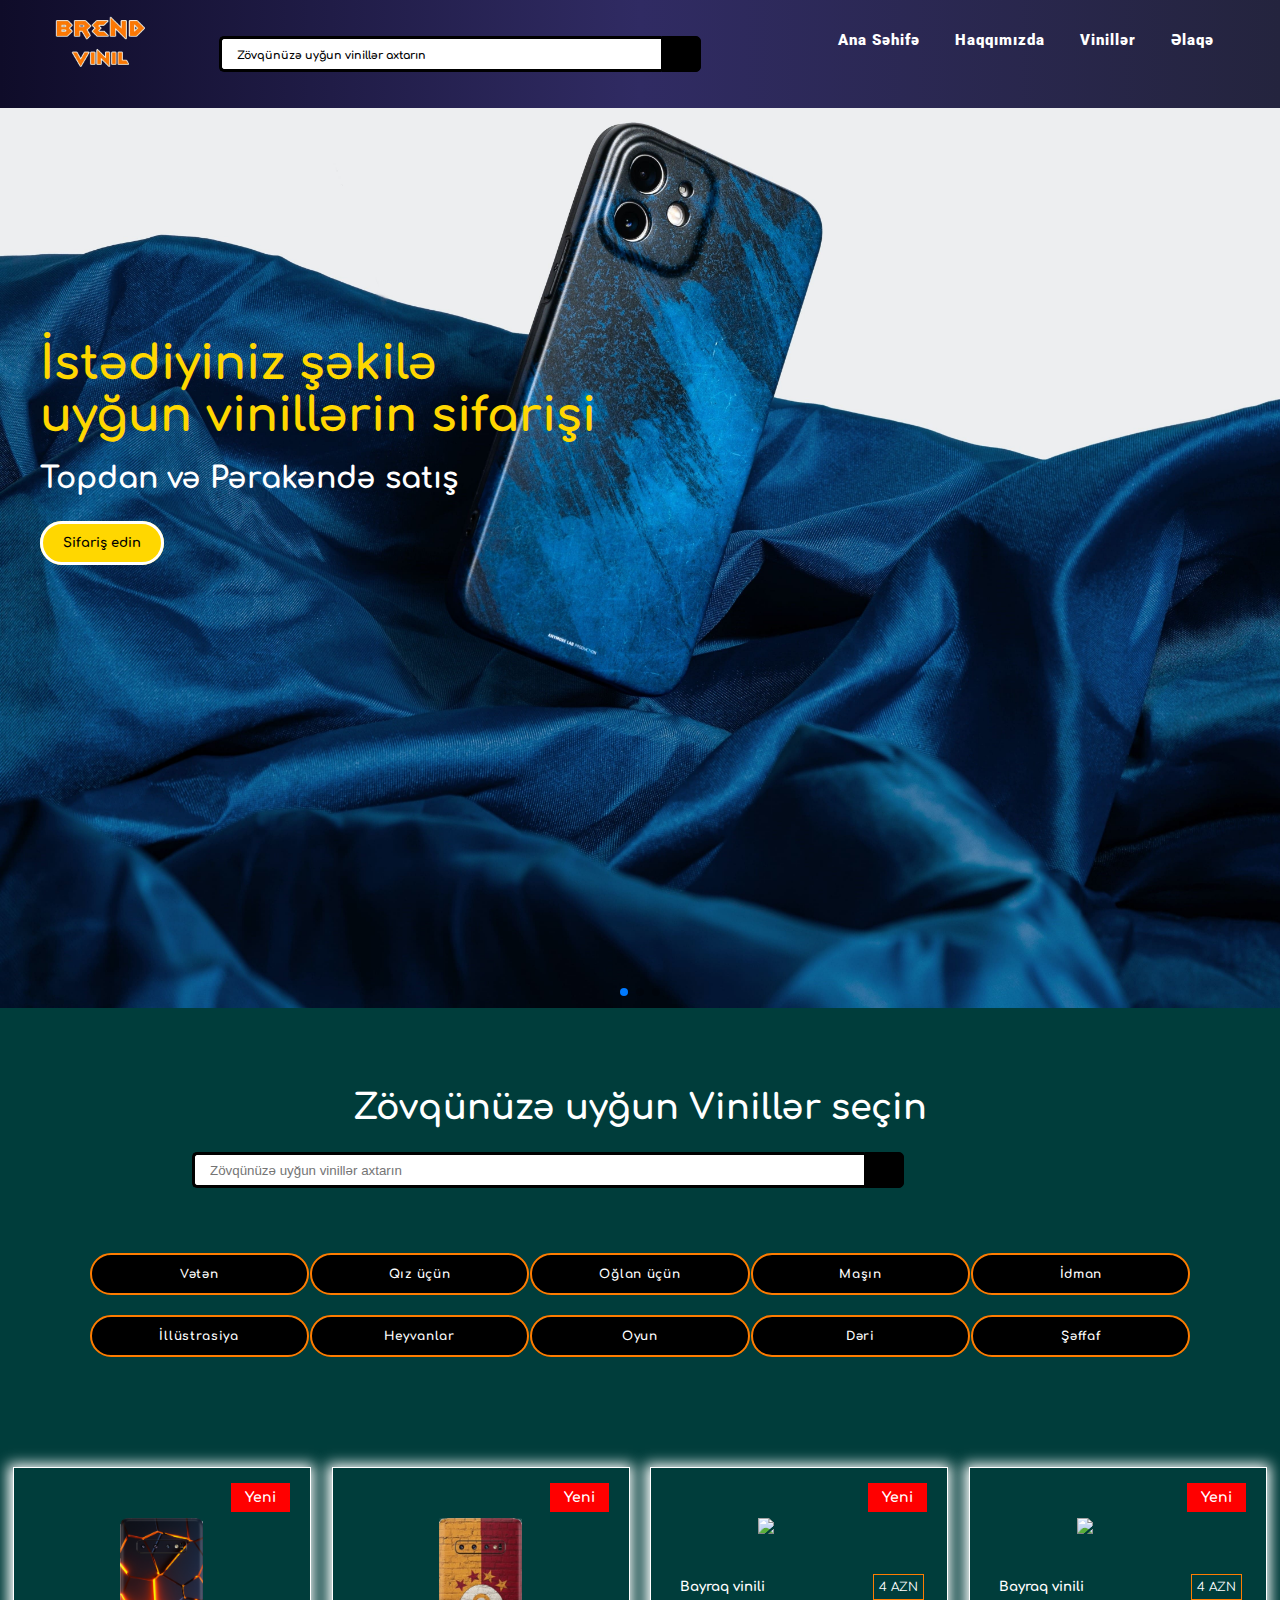
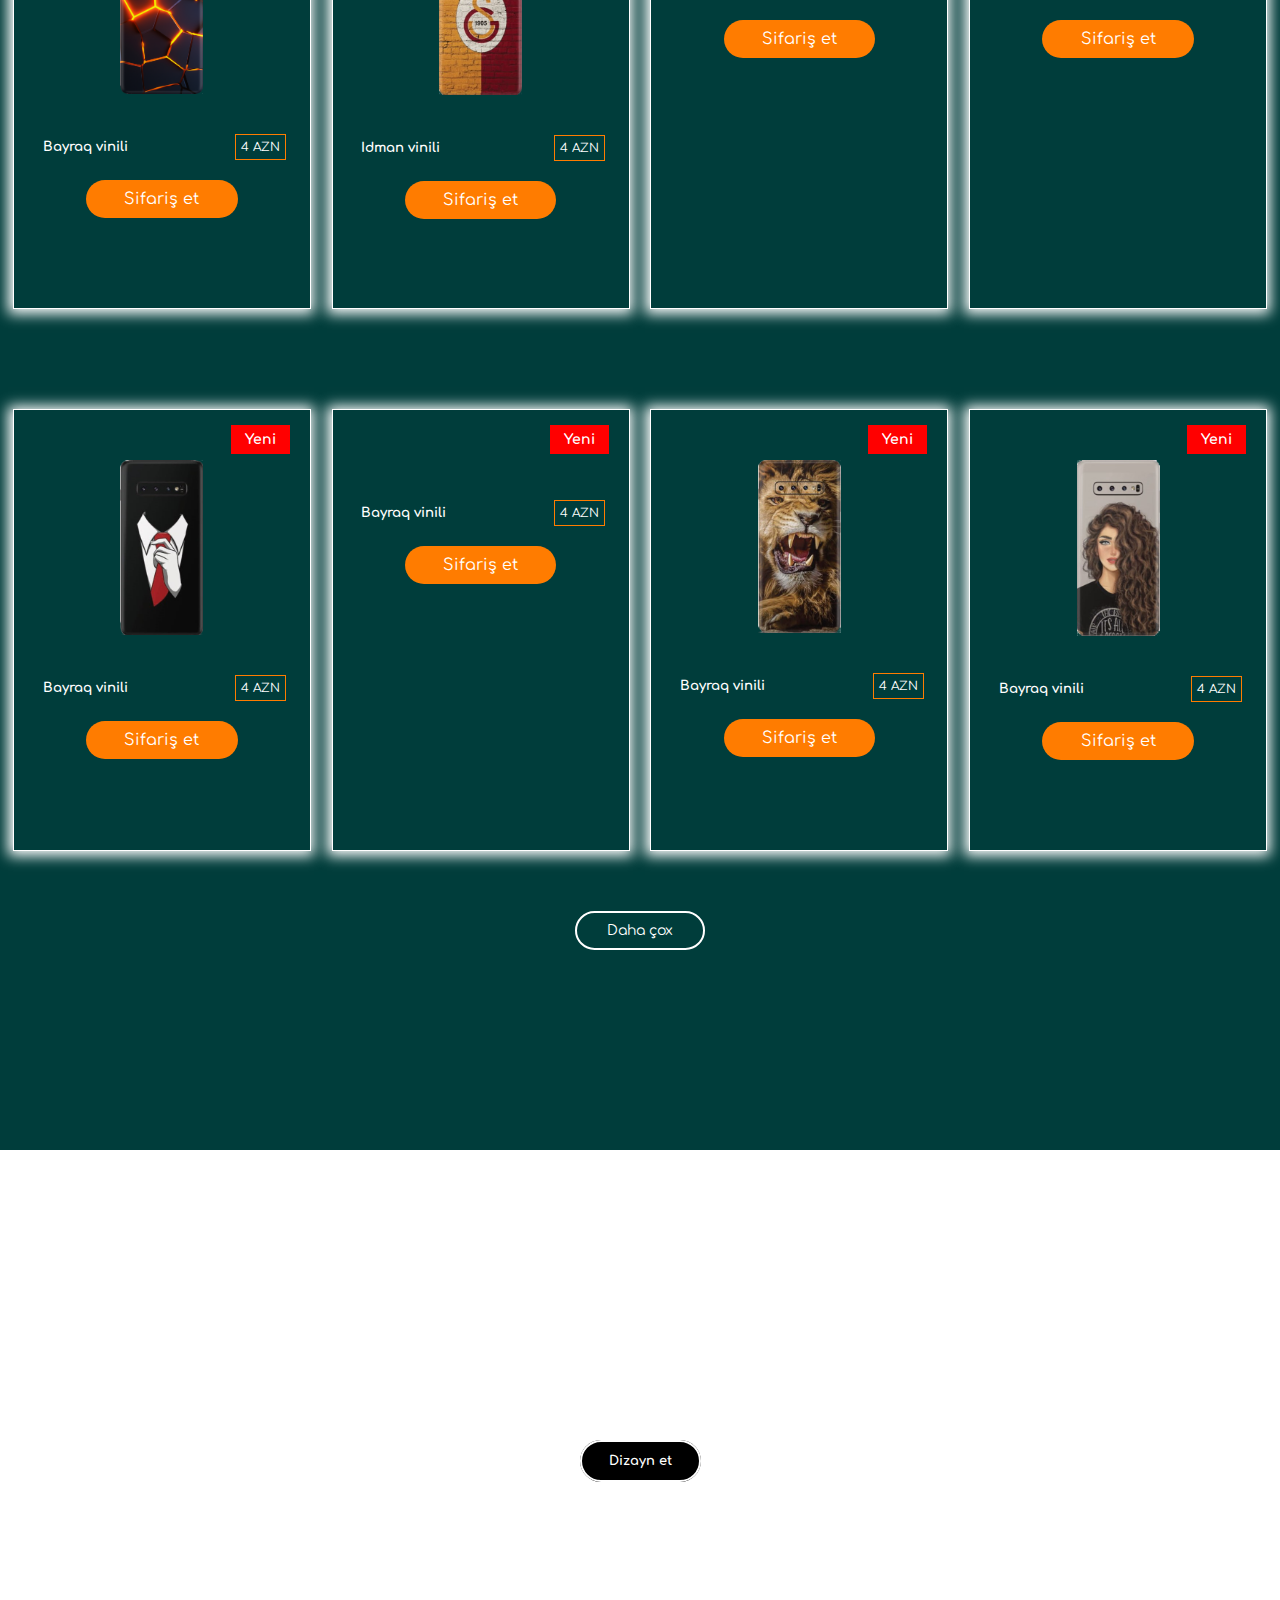
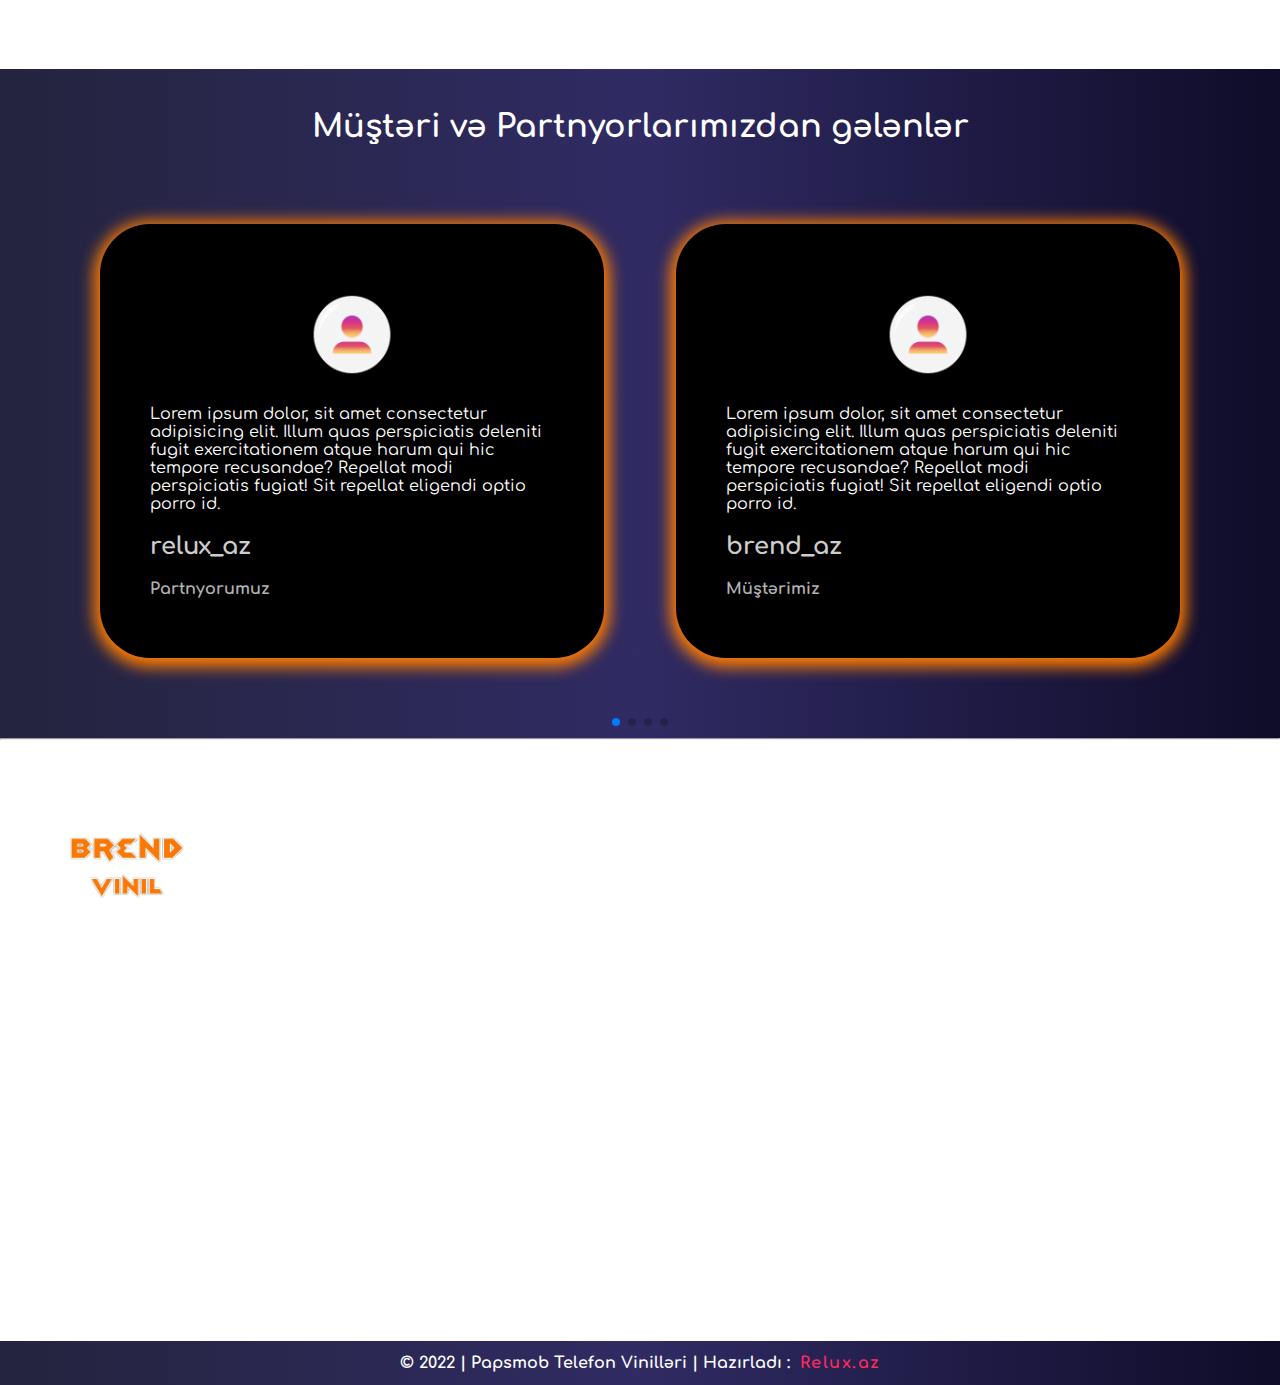
==== commit 19e9e022: "Update index.html" ====
--- a/index.html
+++ b/index.html
@@ -162,7 +162,7 @@
         </div>
       </div>
       <div class="t6 1">
-        <img src="v1.png">
+        <img src="bayraq png.png">
         <div class="k1">
           <h6>Yeni</h6>
           <div class="k2">
@@ -182,7 +182,7 @@
         </div>
       </div>
       <div class="t6 7">
-        <img src="v4.png">
+        <img src="2-min.png">
         <div class="k1">
           <h6>Yeni</h6>
           <div class="k2">
@@ -610,4 +610,4 @@
   </script>
   <script src="src.js"></script>
 </body>
-</html>+</html>
